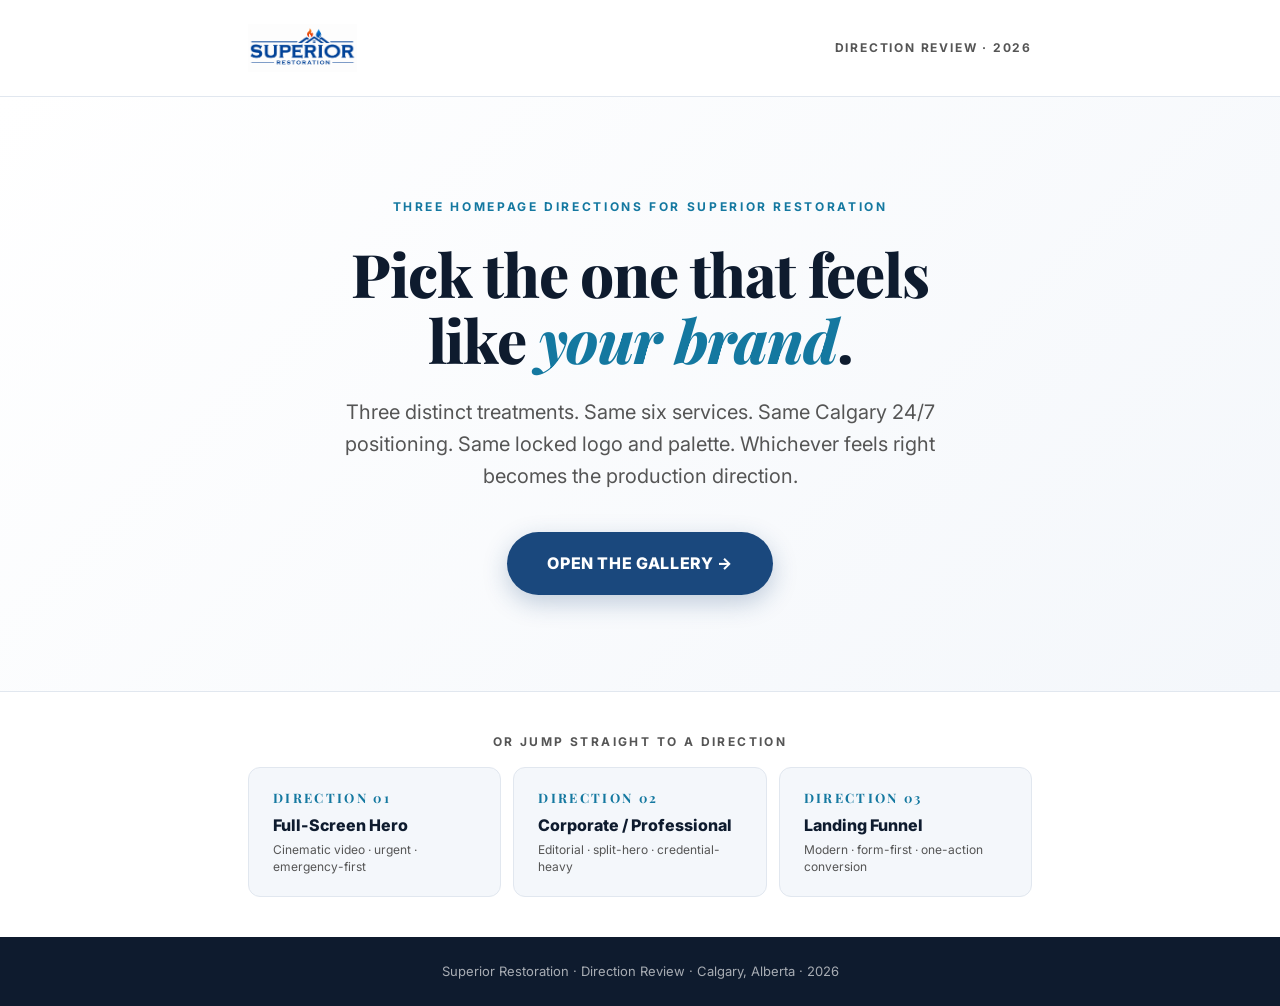
==== index.html @ 26d1ed57 "Superior Restoration · Direction 1 v3 · LTL Creative homepage direction review 3 directions (Full-Sc" ====
<!DOCTYPE html>
<!--
  Superior Restoration · Landing Index · entry page to the direction review
  Per .claude/rules/output-refactor.md Rule 1 + client-facing-neutrality.md
-->
<html lang="en" data-mode="light">
<head>
  <meta charset="utf-8">
  <meta name="viewport" content="width=device-width, initial-scale=1">
  <title>Superior Restoration · Homepage Direction Review</title>
  <meta name="description" content="Three homepage directions for Superior Restoration. Pick the one that feels right.">
  <link rel="canonical" href="https://ltlmockups.github.io/superior-restoration-homepage-review/">

  <link rel="preconnect" href="https://fonts.googleapis.com">
  <link rel="preconnect" href="https://fonts.gstatic.com" crossorigin>
  <link rel="stylesheet" href="https://fonts.googleapis.com/css2?family=Inter:wght@400;500;600;700;800;900&family=Playfair+Display:wght@600;700;800&display=swap">

  <style>
    :root {
      --color-primary: #1A487D;
      --color-primary-dk: #1478A0;
      --color-primary-mid: #2B5672;
      --color-bg: #FFFFFF;
      --color-bg-soft: #F4F7FB;
      --color-bg-deep: #0E1B2E;
      --color-ink: #0E1B2E;
      --color-ink-mute: #555;
      --color-line: #E1E7EF;
    }
    * { box-sizing: border-box; }
    body {
      margin: 0;
      font-family: 'Inter', sans-serif;
      color: var(--color-ink);
      background: var(--color-bg);
      line-height: 1.6;
      min-height: 100vh;
      display: flex;
      flex-direction: column;
    }
    img { display: block; max-width: 100%; }
    a { color: var(--color-primary-dk); text-decoration: none; }
    a:hover { text-decoration: underline; }

    .container { max-width: 880px; margin: 0 auto; padding: 0 clamp(1.5rem, 4vw, 3rem); }

    /* Header */
    .lp-header {
      padding: 1.5rem 0;
      border-bottom: 1px solid var(--color-line);
    }
    .lp-header__inner {
      display: flex; align-items: center; justify-content: space-between;
    }
    .lp-header img { height: 48px; width: auto; }
    .lp-header__meta {
      font-size: 0.75rem;
      letter-spacing: 0.15em;
      text-transform: uppercase;
      font-weight: 700;
      color: var(--color-ink-mute);
    }

    /* Hero */
    .lp-hero {
      flex: 1;
      display: flex;
      align-items: center;
      padding: clamp(3rem, 8vw, 6rem) 0;
      background: linear-gradient(135deg, var(--color-bg) 0%, var(--color-bg-soft) 100%);
    }
    .lp-hero__inner {
      max-width: 720px;
      margin: 0 auto;
      text-align: center;
    }
    .lp-hero .eyebrow {
      display: inline-block;
      font-size: 0.75rem;
      font-weight: 700;
      letter-spacing: 0.22em;
      text-transform: uppercase;
      color: var(--color-primary-dk);
      margin-bottom: 1.5rem;
    }
    .lp-hero h1 {
      font-family: 'Playfair Display', Georgia, serif;
      font-size: clamp(2.25rem, 5vw, 3.75rem);
      font-weight: 800;
      line-height: 1.1;
      letter-spacing: -0.02em;
      margin: 0 0 1.5rem;
      color: var(--color-ink);
    }
    .lp-hero h1 em {
      font-style: italic;
      color: var(--color-primary-dk);
    }
    .lp-hero__lead {
      font-size: clamp(1.0625rem, 1.6vw, 1.25rem);
      color: var(--color-ink-mute);
      line-height: 1.6;
      margin: 0 auto 2.5rem;
      max-width: 600px;
    }
    .lp-hero__cta {
      display: inline-flex;
      align-items: center;
      gap: 0.5rem;
      padding: 1.15rem 2.5rem;
      background: var(--color-primary);
      color: #fff;
      border-radius: 100px;
      font-weight: 800;
      font-size: 1rem;
      letter-spacing: 0.04em;
      text-transform: uppercase;
      text-decoration: none;
      transition: background 200ms ease, transform 200ms ease, box-shadow 200ms ease;
      box-shadow: 0 8px 24px rgba(26,72,125,0.25);
    }
    .lp-hero__cta:hover {
      background: var(--color-primary-mid);
      transform: translateY(-2px);
      box-shadow: 0 12px 32px rgba(26,72,125,0.35);
      text-decoration: none;
    }

    /* Quick links */
    .lp-quick {
      padding: 2.5rem 0;
      background: var(--color-bg);
      border-top: 1px solid var(--color-line);
    }
    .lp-quick h2 {
      font-family: 'Inter', sans-serif;
      font-size: 0.75rem;
      letter-spacing: 0.2em;
      text-transform: uppercase;
      font-weight: 700;
      color: var(--color-ink-mute);
      margin: 0 0 1rem;
      text-align: center;
    }
    .lp-quick__grid {
      display: grid;
      grid-template-columns: 1fr;
      gap: 0.75rem;
    }
    @media (min-width: 720px) {
      .lp-quick__grid { grid-template-columns: repeat(3, 1fr); }
    }
    .lp-quick__card {
      display: block;
      padding: 1.25rem 1.5rem;
      background: var(--color-bg-soft);
      border: 1px solid var(--color-line);
      border-radius: 12px;
      transition: border-color 200ms ease, transform 200ms ease;
    }
    .lp-quick__card:hover {
      border-color: var(--color-primary);
      transform: translateY(-2px);
      text-decoration: none;
    }
    .lp-quick__num {
      font-family: 'Playfair Display', Georgia, serif;
      font-size: 0.8125rem;
      letter-spacing: 0.18em;
      text-transform: uppercase;
      color: var(--color-primary-dk);
      font-weight: 700;
      margin-bottom: 0.25rem;
    }
    .lp-quick__name {
      font-weight: 800;
      font-size: 1rem;
      color: var(--color-ink);
      margin-bottom: 0.25rem;
    }
    .lp-quick__tag {
      font-size: 0.75rem;
      color: var(--color-ink-mute);
      line-height: 1.4;
    }

    /* Footer */
    .lp-footer {
      background: var(--color-bg-deep);
      color: rgba(255,255,255,0.85);
      padding: 1.5rem 0;
      text-align: center;
      font-size: 0.8125rem;
    }
    .lp-footer p { margin: 0; opacity: 0.75; }
  </style>
</head>
<body>

  <header class="lp-header">
    <div class="container lp-header__inner">
      <img src="Logos/superior-restoration-logo-color.png" alt="Superior Restoration">
      <span class="lp-header__meta">Direction Review · 2026</span>
    </div>
  </header>

  <main class="lp-hero">
    <div class="container lp-hero__inner">
      <span class="eyebrow">Three homepage directions for Superior Restoration</span>
      <h1>Pick the one that feels like <em>your brand</em>.</h1>
      <p class="lp-hero__lead">Three distinct treatments. Same six services. Same Calgary 24/7 positioning. Same locked logo and palette. Whichever feels right becomes the production direction.</p>
      <a href="gallery.html" class="lp-hero__cta">Open the gallery →</a>
    </div>
  </main>

  <section class="lp-quick">
    <div class="container">
      <h2>Or jump straight to a direction</h2>
      <div class="lp-quick__grid">
        <a href="styles/direction-01-fullscreen-hero/light.html" class="lp-quick__card">
          <div class="lp-quick__num">Direction 01</div>
          <div class="lp-quick__name">Full-Screen Hero</div>
          <div class="lp-quick__tag">Cinematic video · urgent · emergency-first</div>
        </a>
        <a href="styles/direction-02-corporate-professional/light.html" class="lp-quick__card">
          <div class="lp-quick__num">Direction 02</div>
          <div class="lp-quick__name">Corporate / Professional</div>
          <div class="lp-quick__tag">Editorial · split-hero · credential-heavy</div>
        </a>
        <a href="styles/direction-03-landing-funnel/light.html" class="lp-quick__card">
          <div class="lp-quick__num">Direction 03</div>
          <div class="lp-quick__name">Landing Funnel</div>
          <div class="lp-quick__tag">Modern · form-first · one-action conversion</div>
        </a>
      </div>
    </div>
  </section>

  <footer class="lp-footer">
    <div class="container">
      <p>Superior Restoration · Direction Review · Calgary, Alberta · 2026</p>
    </div>
  </footer>

</body>
</html>
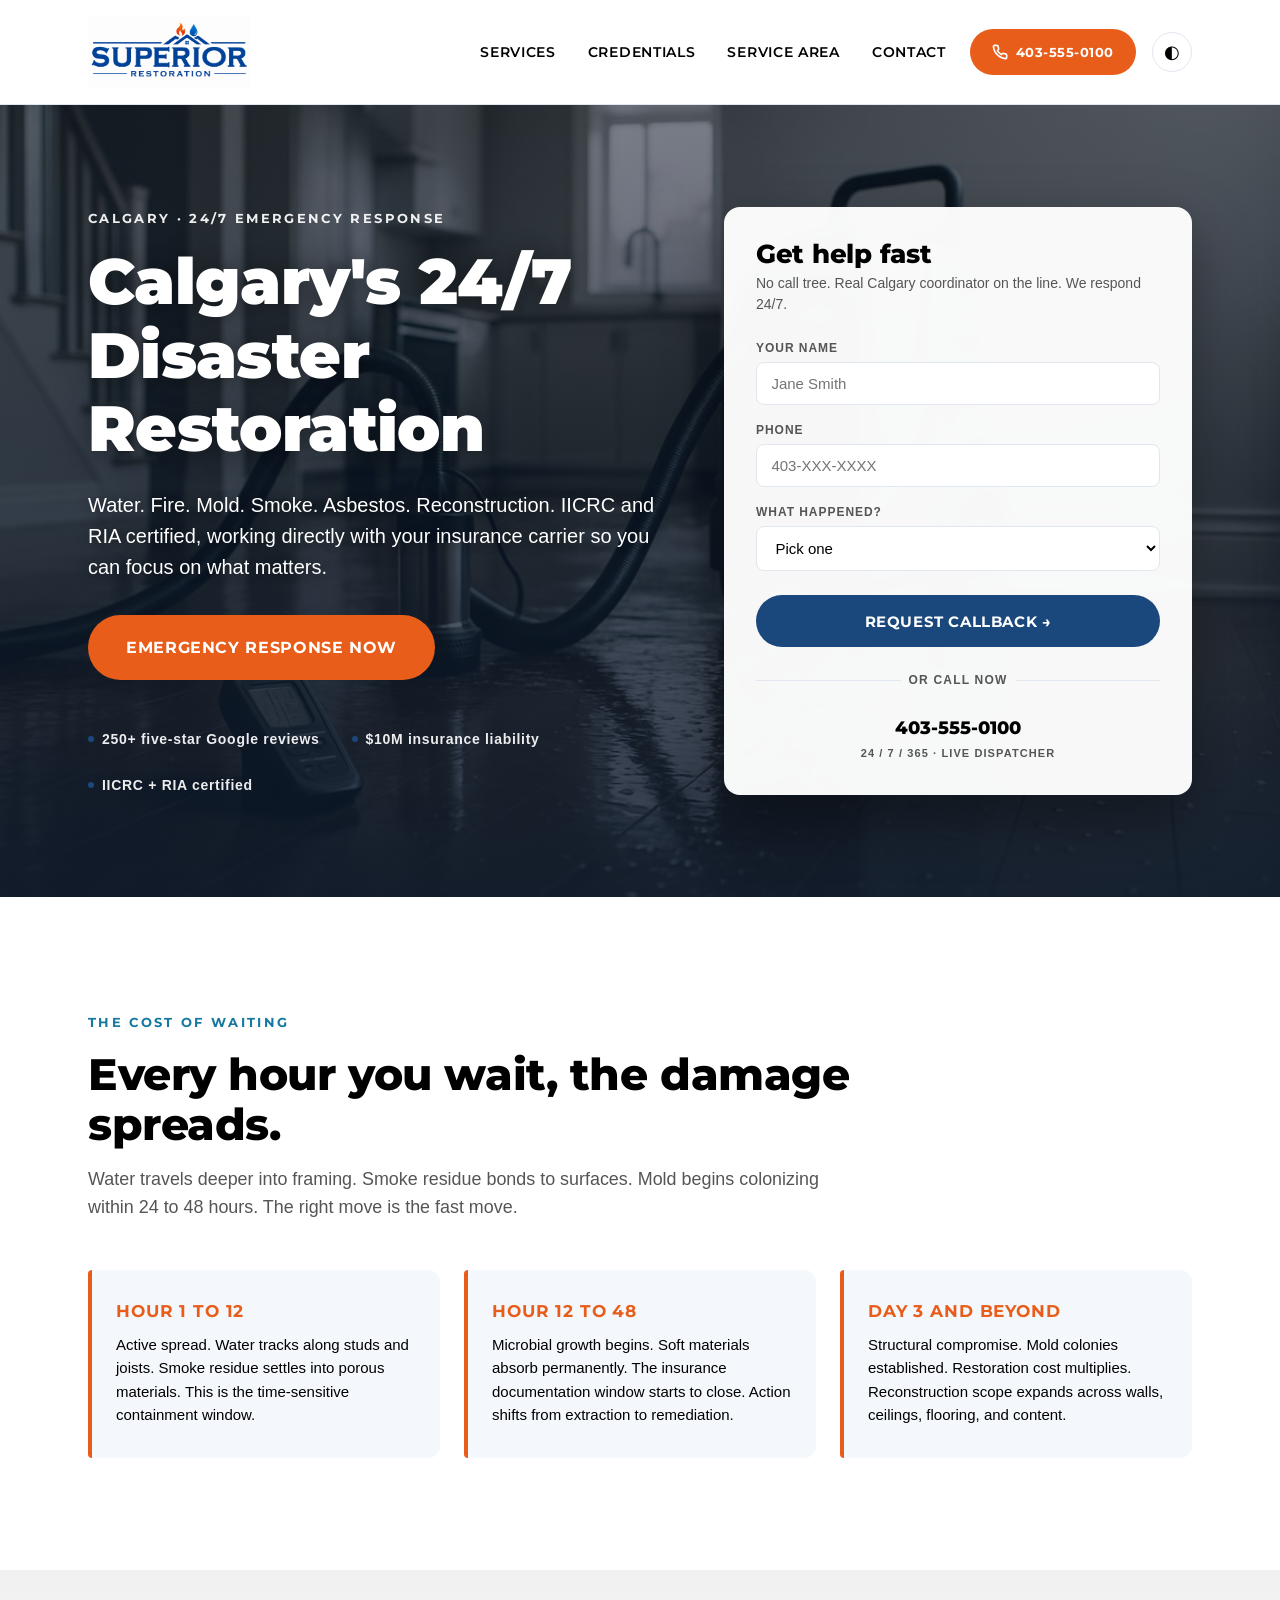
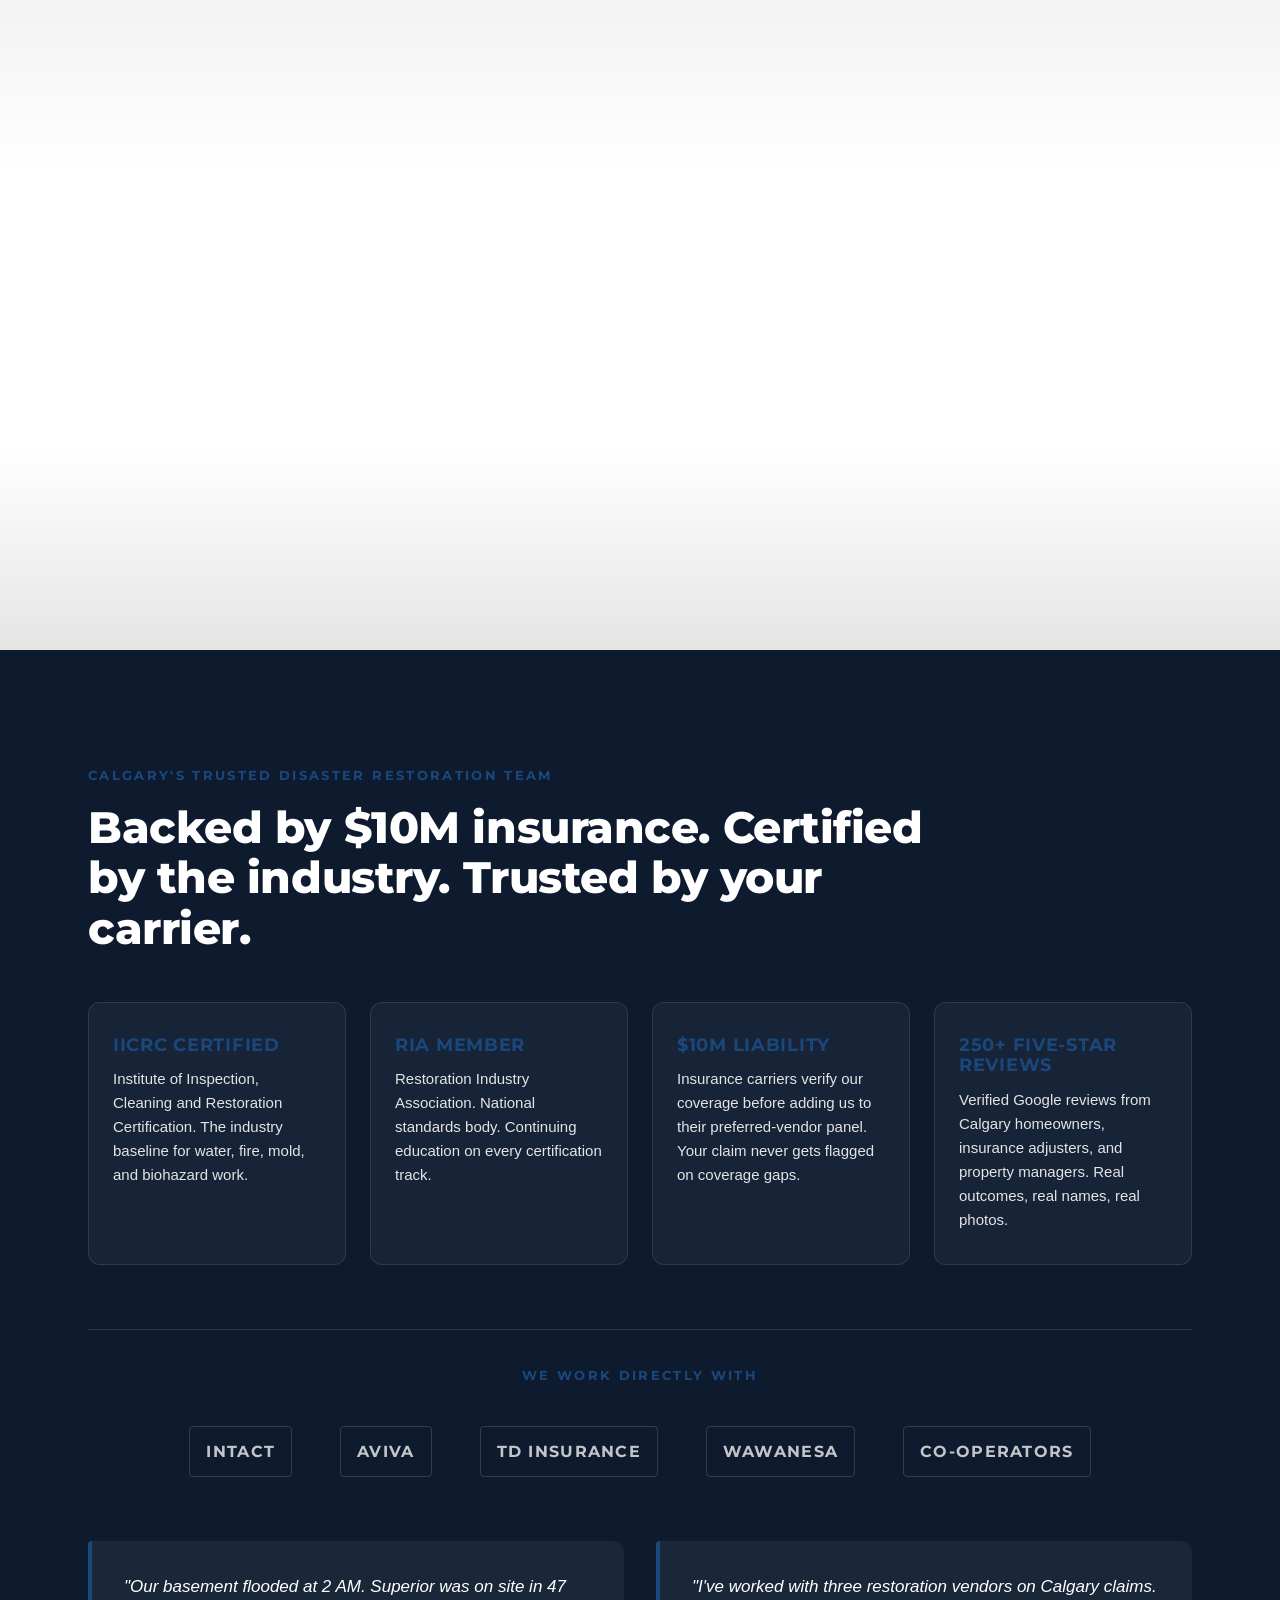
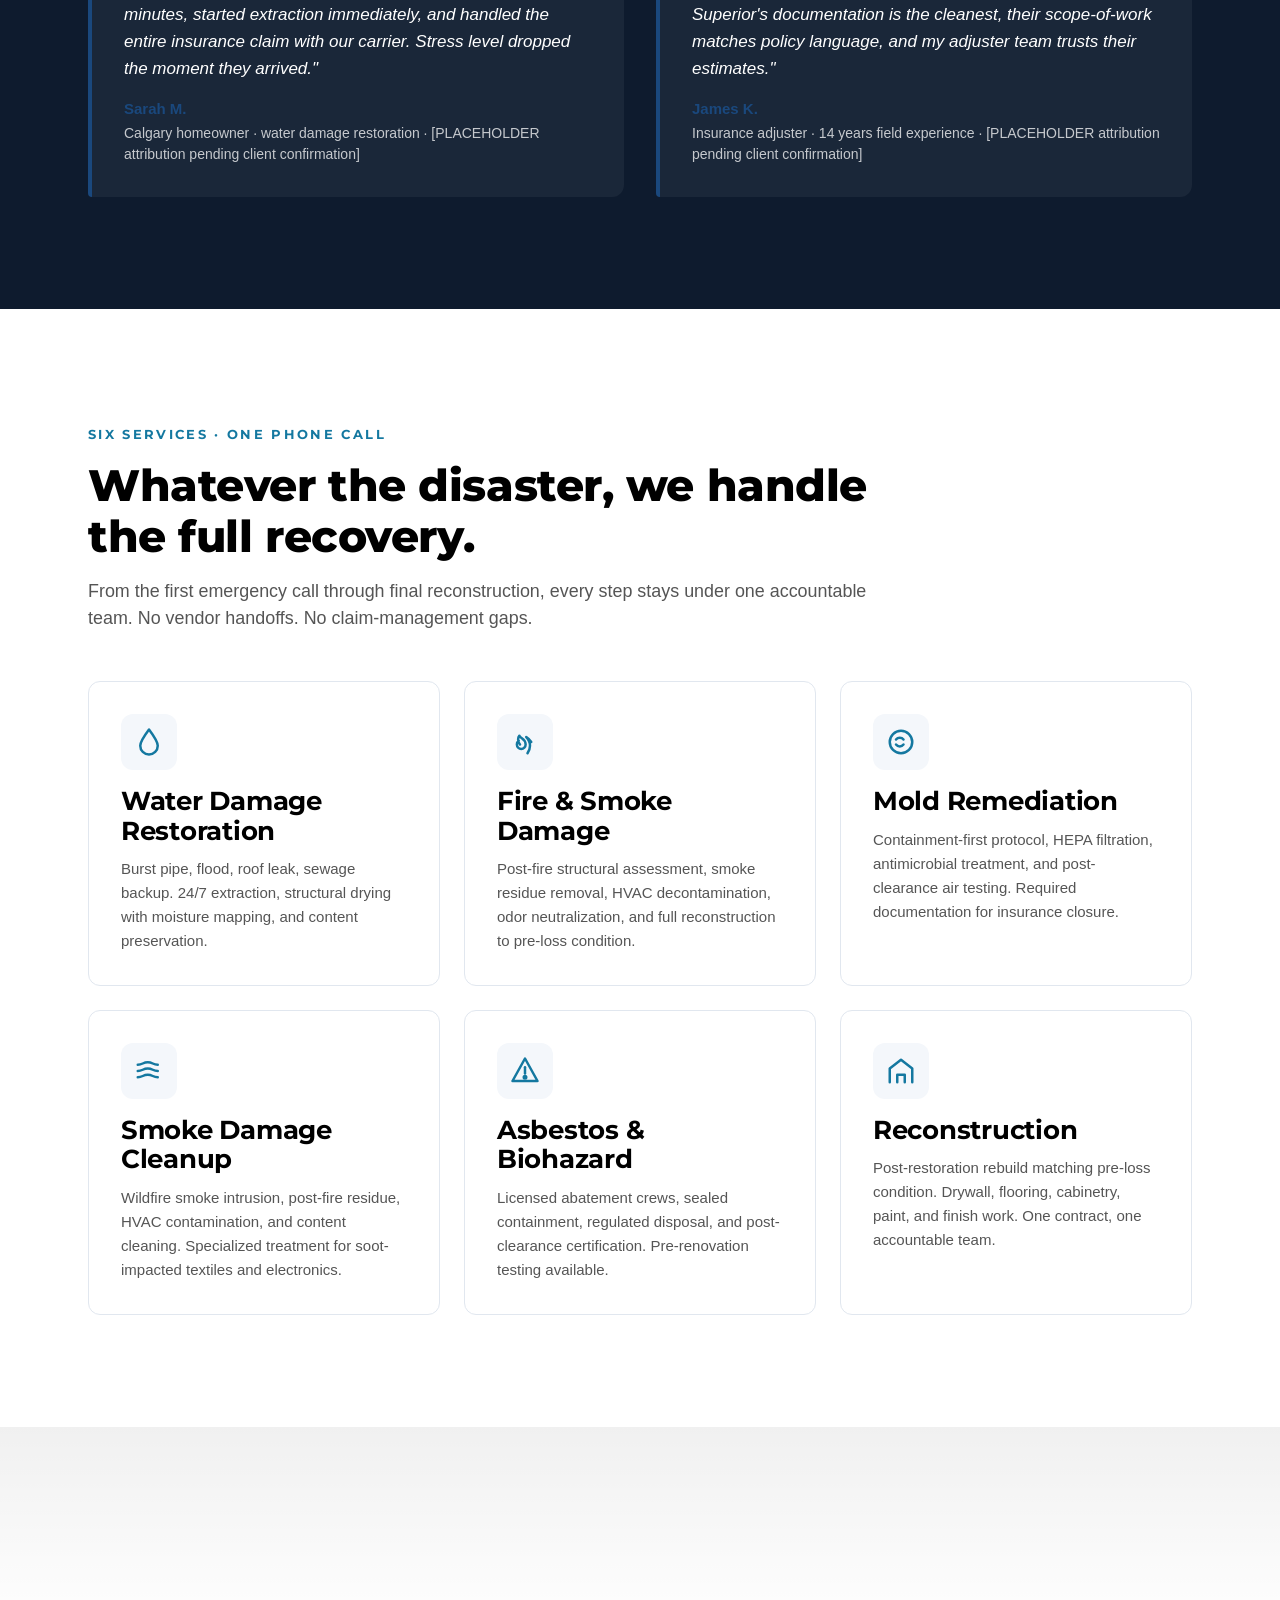
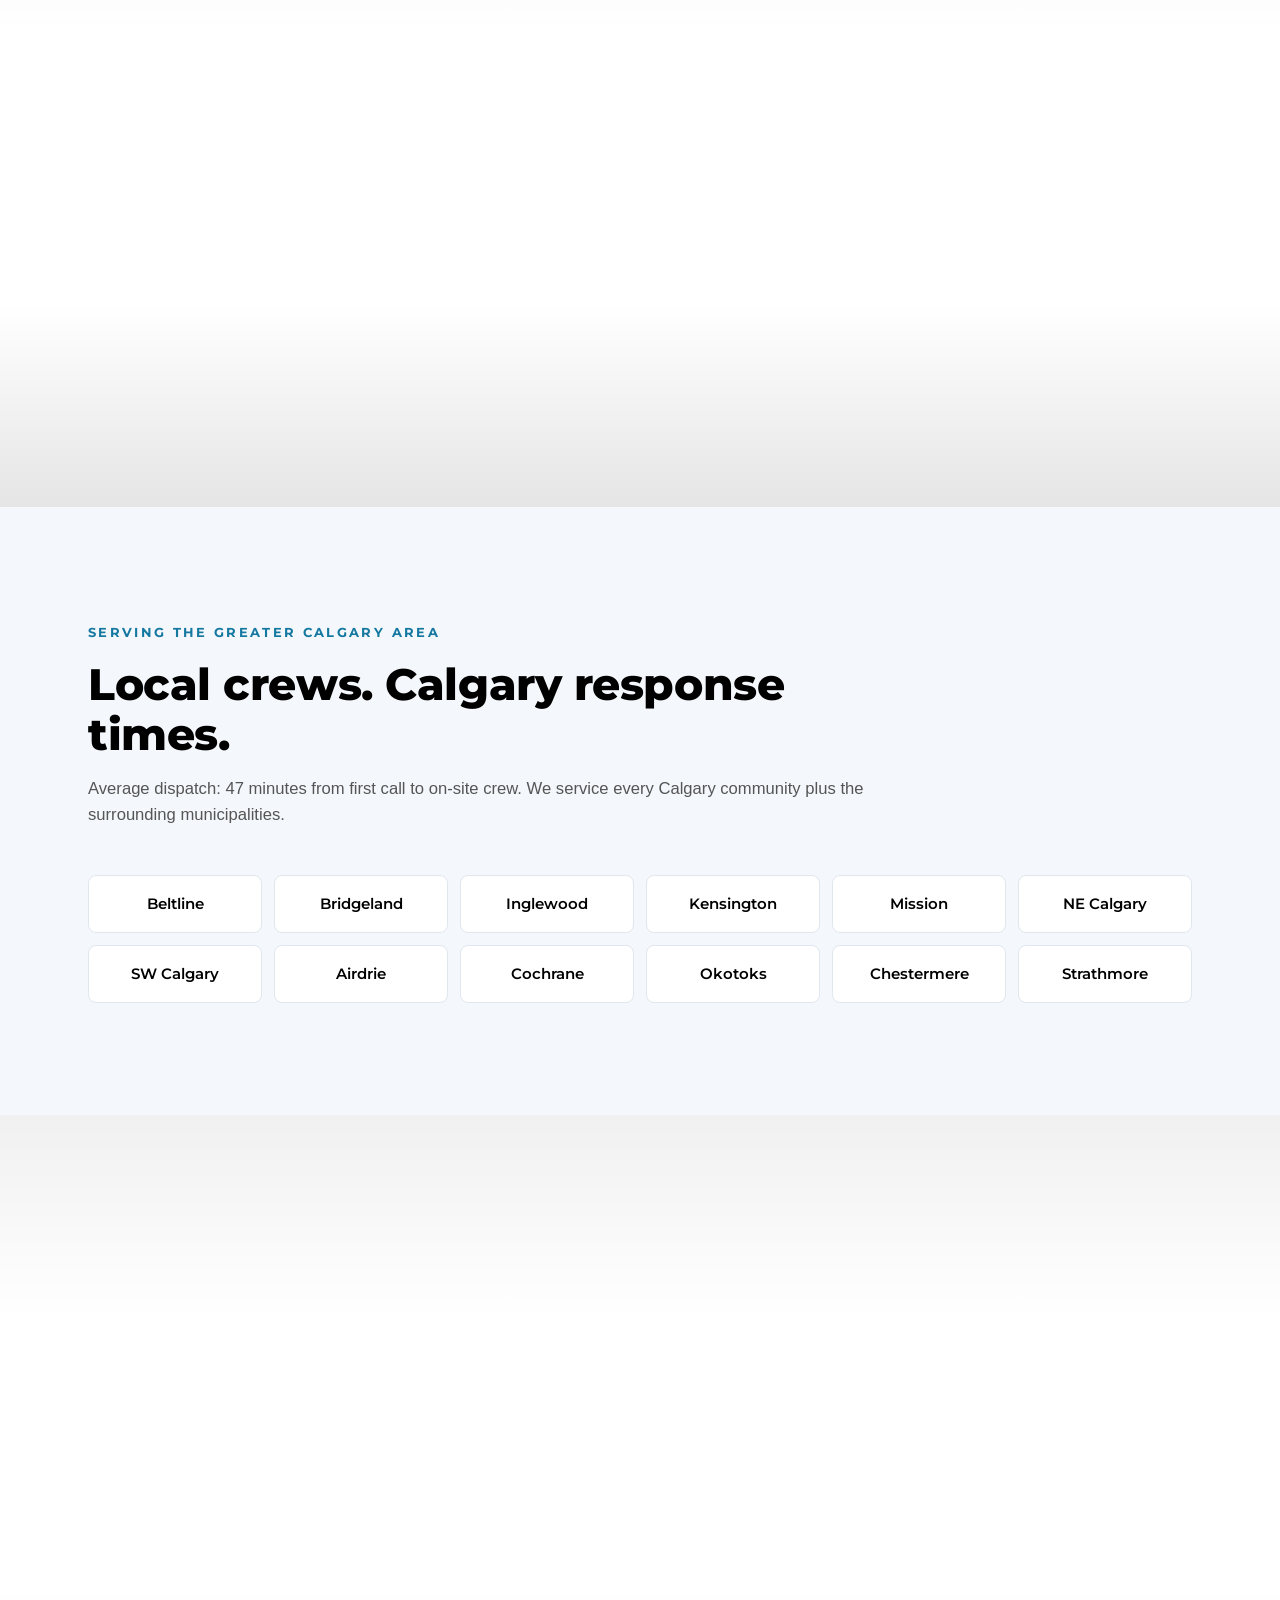
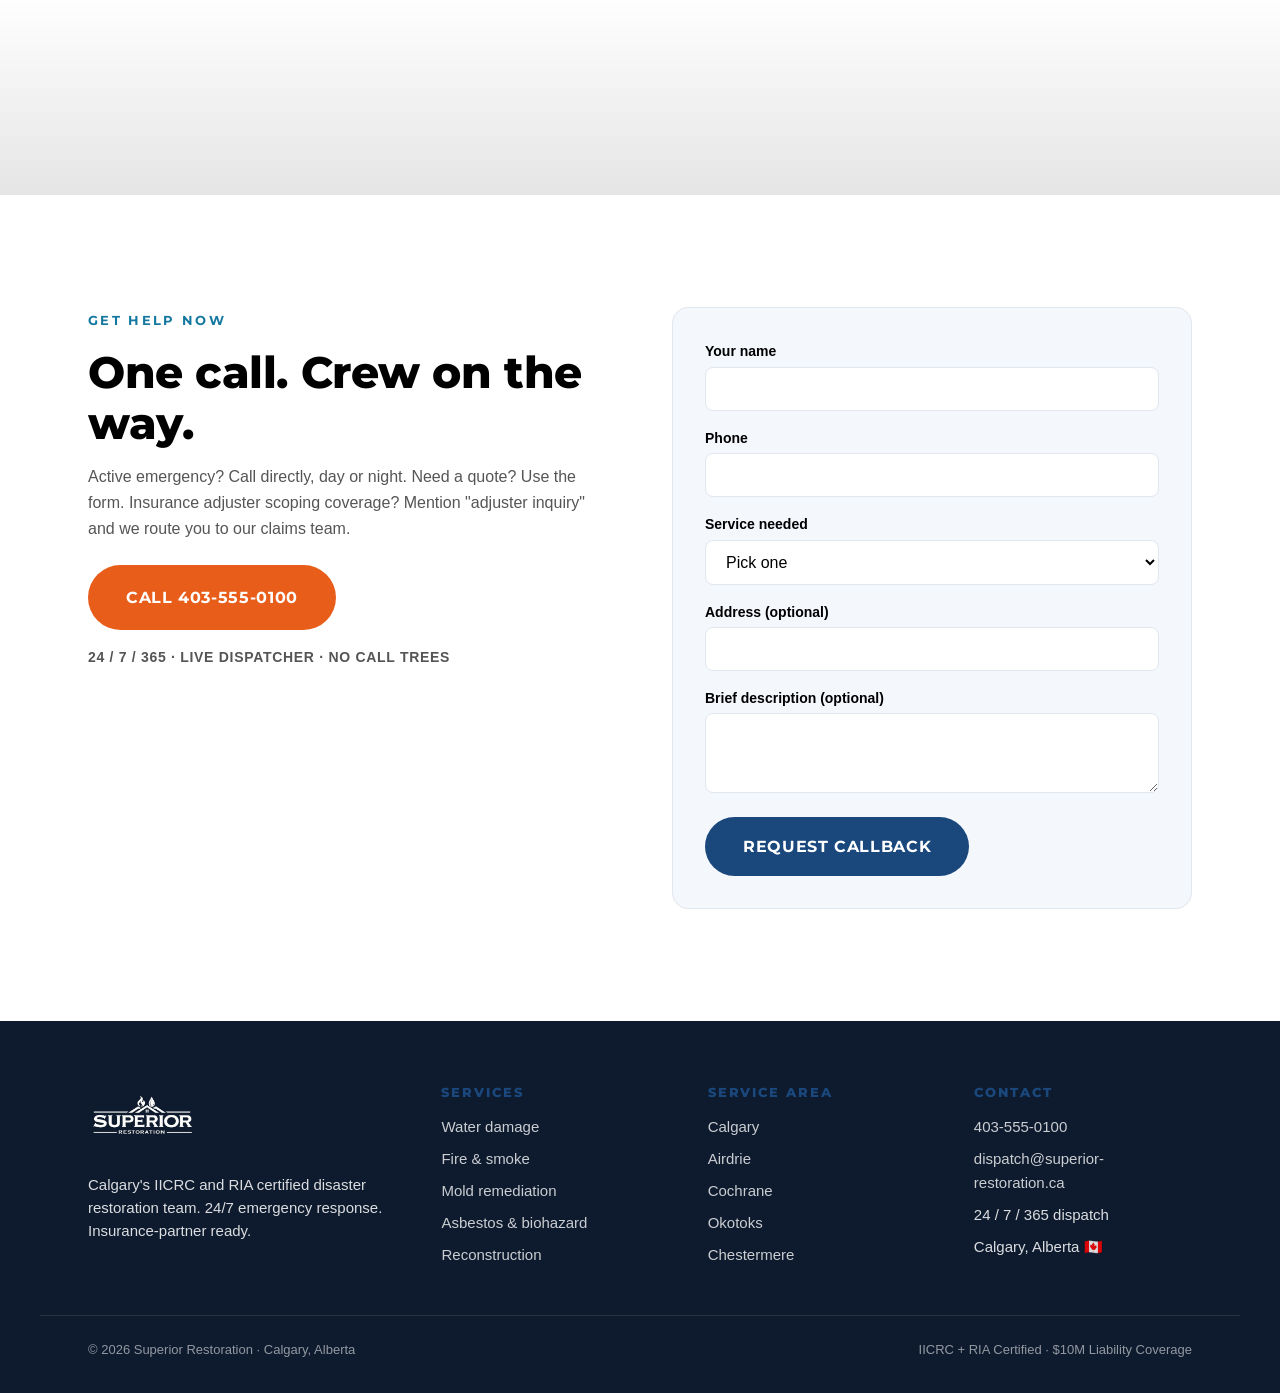
==== commit 57b58bbb: "Direction 1 v4 · scope trim + parallax bands + white phone icon + landing redirect - Removed Directi" ====
--- a/index.html
+++ b/index.html
@@ -1,246 +1,14 @@
 <!DOCTYPE html>
-<!--
-  Superior Restoration · Landing Index · entry page to the direction review
-  Per .claude/rules/output-refactor.md Rule 1 + client-facing-neutrality.md
--->
-<html lang="en" data-mode="light">
+<html lang="en">
 <head>
   <meta charset="utf-8">
-  <meta name="viewport" content="width=device-width, initial-scale=1">
-  <title>Superior Restoration · Homepage Direction Review</title>
-  <meta name="description" content="Three homepage directions for Superior Restoration. Pick the one that feels right.">
-  <link rel="canonical" href="https://ltlmockups.github.io/superior-restoration-homepage-review/">
-
-  <link rel="preconnect" href="https://fonts.googleapis.com">
-  <link rel="preconnect" href="https://fonts.gstatic.com" crossorigin>
-  <link rel="stylesheet" href="https://fonts.googleapis.com/css2?family=Inter:wght@400;500;600;700;800;900&family=Playfair+Display:wght@600;700;800&display=swap">
-
-  <style>
-    :root {
-      --color-primary: #1A487D;
-      --color-primary-dk: #1478A0;
-      --color-primary-mid: #2B5672;
-      --color-bg: #FFFFFF;
-      --color-bg-soft: #F4F7FB;
-      --color-bg-deep: #0E1B2E;
-      --color-ink: #0E1B2E;
-      --color-ink-mute: #555;
-      --color-line: #E1E7EF;
-    }
-    * { box-sizing: border-box; }
-    body {
-      margin: 0;
-      font-family: 'Inter', sans-serif;
-      color: var(--color-ink);
-      background: var(--color-bg);
-      line-height: 1.6;
-      min-height: 100vh;
-      display: flex;
-      flex-direction: column;
-    }
-    img { display: block; max-width: 100%; }
-    a { color: var(--color-primary-dk); text-decoration: none; }
-    a:hover { text-decoration: underline; }
-
-    .container { max-width: 880px; margin: 0 auto; padding: 0 clamp(1.5rem, 4vw, 3rem); }
-
-    /* Header */
-    .lp-header {
-      padding: 1.5rem 0;
-      border-bottom: 1px solid var(--color-line);
-    }
-    .lp-header__inner {
-      display: flex; align-items: center; justify-content: space-between;
-    }
-    .lp-header img { height: 48px; width: auto; }
-    .lp-header__meta {
-      font-size: 0.75rem;
-      letter-spacing: 0.15em;
-      text-transform: uppercase;
-      font-weight: 700;
-      color: var(--color-ink-mute);
-    }
-
-    /* Hero */
-    .lp-hero {
-      flex: 1;
-      display: flex;
-      align-items: center;
-      padding: clamp(3rem, 8vw, 6rem) 0;
-      background: linear-gradient(135deg, var(--color-bg) 0%, var(--color-bg-soft) 100%);
-    }
-    .lp-hero__inner {
-      max-width: 720px;
-      margin: 0 auto;
-      text-align: center;
-    }
-    .lp-hero .eyebrow {
-      display: inline-block;
-      font-size: 0.75rem;
-      font-weight: 700;
-      letter-spacing: 0.22em;
-      text-transform: uppercase;
-      color: var(--color-primary-dk);
-      margin-bottom: 1.5rem;
-    }
-    .lp-hero h1 {
-      font-family: 'Playfair Display', Georgia, serif;
-      font-size: clamp(2.25rem, 5vw, 3.75rem);
-      font-weight: 800;
-      line-height: 1.1;
-      letter-spacing: -0.02em;
-      margin: 0 0 1.5rem;
-      color: var(--color-ink);
-    }
-    .lp-hero h1 em {
-      font-style: italic;
-      color: var(--color-primary-dk);
-    }
-    .lp-hero__lead {
-      font-size: clamp(1.0625rem, 1.6vw, 1.25rem);
-      color: var(--color-ink-mute);
-      line-height: 1.6;
-      margin: 0 auto 2.5rem;
-      max-width: 600px;
-    }
-    .lp-hero__cta {
-      display: inline-flex;
-      align-items: center;
-      gap: 0.5rem;
-      padding: 1.15rem 2.5rem;
-      background: var(--color-primary);
-      color: #fff;
-      border-radius: 100px;
-      font-weight: 800;
-      font-size: 1rem;
-      letter-spacing: 0.04em;
-      text-transform: uppercase;
-      text-decoration: none;
-      transition: background 200ms ease, transform 200ms ease, box-shadow 200ms ease;
-      box-shadow: 0 8px 24px rgba(26,72,125,0.25);
-    }
-    .lp-hero__cta:hover {
-      background: var(--color-primary-mid);
-      transform: translateY(-2px);
-      box-shadow: 0 12px 32px rgba(26,72,125,0.35);
-      text-decoration: none;
-    }
-
-    /* Quick links */
-    .lp-quick {
-      padding: 2.5rem 0;
-      background: var(--color-bg);
-      border-top: 1px solid var(--color-line);
-    }
-    .lp-quick h2 {
-      font-family: 'Inter', sans-serif;
-      font-size: 0.75rem;
-      letter-spacing: 0.2em;
-      text-transform: uppercase;
-      font-weight: 700;
-      color: var(--color-ink-mute);
-      margin: 0 0 1rem;
-      text-align: center;
-    }
-    .lp-quick__grid {
-      display: grid;
-      grid-template-columns: 1fr;
-      gap: 0.75rem;
-    }
-    @media (min-width: 720px) {
-      .lp-quick__grid { grid-template-columns: repeat(3, 1fr); }
-    }
-    .lp-quick__card {
-      display: block;
-      padding: 1.25rem 1.5rem;
-      background: var(--color-bg-soft);
-      border: 1px solid var(--color-line);
-      border-radius: 12px;
-      transition: border-color 200ms ease, transform 200ms ease;
-    }
-    .lp-quick__card:hover {
-      border-color: var(--color-primary);
-      transform: translateY(-2px);
-      text-decoration: none;
-    }
-    .lp-quick__num {
-      font-family: 'Playfair Display', Georgia, serif;
-      font-size: 0.8125rem;
-      letter-spacing: 0.18em;
-      text-transform: uppercase;
-      color: var(--color-primary-dk);
-      font-weight: 700;
-      margin-bottom: 0.25rem;
-    }
-    .lp-quick__name {
-      font-weight: 800;
-      font-size: 1rem;
-      color: var(--color-ink);
-      margin-bottom: 0.25rem;
-    }
-    .lp-quick__tag {
-      font-size: 0.75rem;
-      color: var(--color-ink-mute);
-      line-height: 1.4;
-    }
-
-    /* Footer */
-    .lp-footer {
-      background: var(--color-bg-deep);
-      color: rgba(255,255,255,0.85);
-      padding: 1.5rem 0;
-      text-align: center;
-      font-size: 0.8125rem;
-    }
-    .lp-footer p { margin: 0; opacity: 0.75; }
-  </style>
+  <meta http-equiv="refresh" content="0; url=styles/direction-01-fullscreen-hero/light.html">
+  <link rel="canonical" href="styles/direction-01-fullscreen-hero/light.html">
+  <title>Superior Restoration · Calgary 24/7 Disaster Restoration</title>
+  <style>body{font-family:system-ui,sans-serif;padding:2rem;color:#0E1B2E;background:#fff}</style>
 </head>
 <body>
-
-  <header class="lp-header">
-    <div class="container lp-header__inner">
-      <img src="Logos/superior-restoration-logo-color.png" alt="Superior Restoration">
-      <span class="lp-header__meta">Direction Review · 2026</span>
-    </div>
-  </header>
-
-  <main class="lp-hero">
-    <div class="container lp-hero__inner">
-      <span class="eyebrow">Three homepage directions for Superior Restoration</span>
-      <h1>Pick the one that feels like <em>your brand</em>.</h1>
-      <p class="lp-hero__lead">Three distinct treatments. Same six services. Same Calgary 24/7 positioning. Same locked logo and palette. Whichever feels right becomes the production direction.</p>
-      <a href="gallery.html" class="lp-hero__cta">Open the gallery →</a>
-    </div>
-  </main>
-
-  <section class="lp-quick">
-    <div class="container">
-      <h2>Or jump straight to a direction</h2>
-      <div class="lp-quick__grid">
-        <a href="styles/direction-01-fullscreen-hero/light.html" class="lp-quick__card">
-          <div class="lp-quick__num">Direction 01</div>
-          <div class="lp-quick__name">Full-Screen Hero</div>
-          <div class="lp-quick__tag">Cinematic video · urgent · emergency-first</div>
-        </a>
-        <a href="styles/direction-02-corporate-professional/light.html" class="lp-quick__card">
-          <div class="lp-quick__num">Direction 02</div>
-          <div class="lp-quick__name">Corporate / Professional</div>
-          <div class="lp-quick__tag">Editorial · split-hero · credential-heavy</div>
-        </a>
-        <a href="styles/direction-03-landing-funnel/light.html" class="lp-quick__card">
-          <div class="lp-quick__num">Direction 03</div>
-          <div class="lp-quick__name">Landing Funnel</div>
-          <div class="lp-quick__tag">Modern · form-first · one-action conversion</div>
-        </a>
-      </div>
-    </div>
-  </section>
-
-  <footer class="lp-footer">
-    <div class="container">
-      <p>Superior Restoration · Direction Review · Calgary, Alberta · 2026</p>
-    </div>
-  </footer>
-
+  <p>Loading Superior Restoration… If you're not redirected, <a href="styles/direction-01-fullscreen-hero/light.html">click here</a>.</p>
+  <script>location.replace('styles/direction-01-fullscreen-hero/light.html');</script>
 </body>
 </html>
